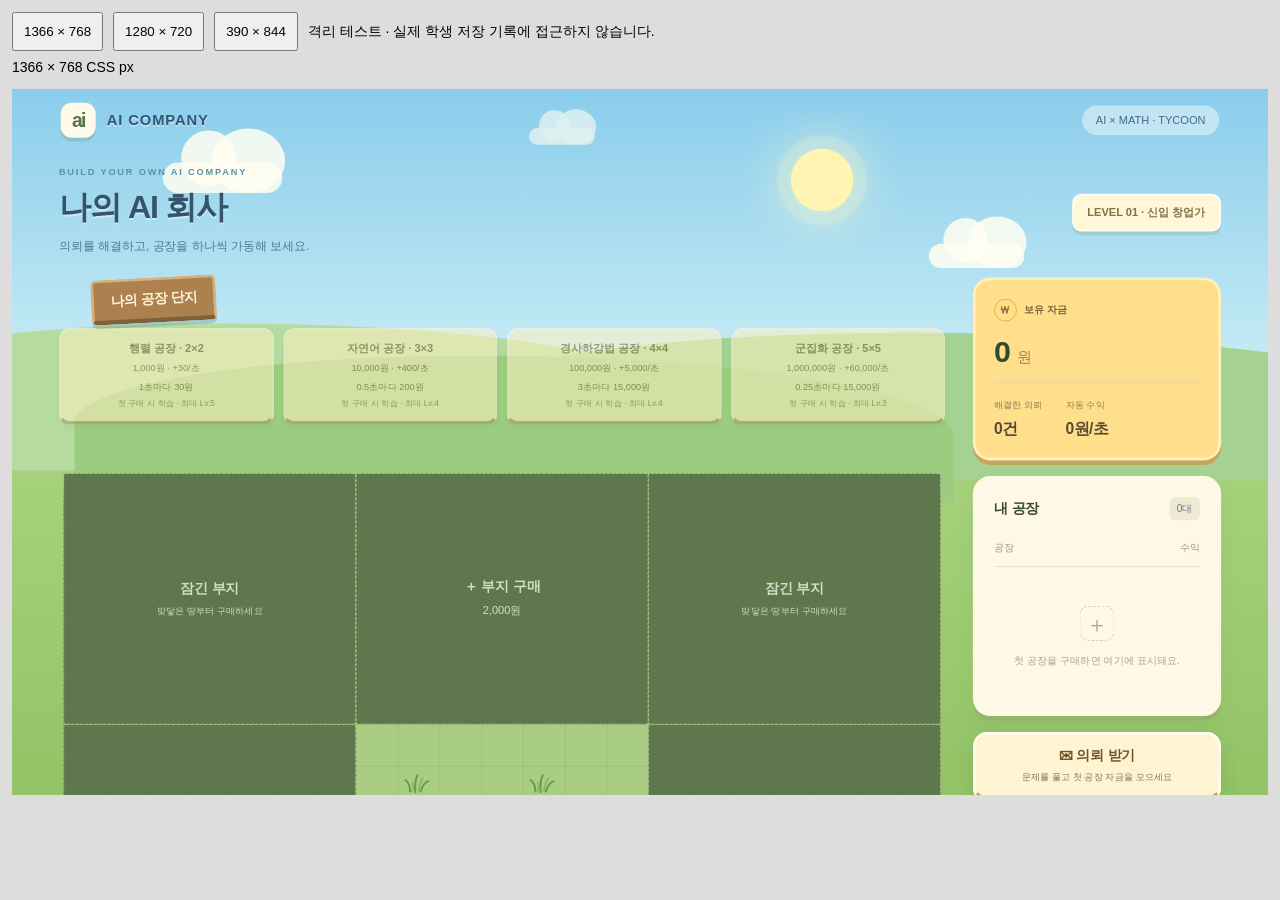
==== tests/viewport.html @ edeefe29 "refactor: consolidate lesson styles and fit viewport without clipping" ====
<!doctype html>
<html lang="ko">
<head>
  <meta charset="utf-8">
  <meta name="viewport" content="width=device-width,initial-scale=1">
  <title>학습 화면 크기 검증</title>
  <style>
    body { margin: 12px; font: 14px sans-serif; background: #ddd; }
    nav { display: flex; gap: 10px; margin-bottom: 8px; align-items: center; }
    button { padding: 10px; }
    iframe { display: block; border: 0; transform-origin: top left; }
    #stage { overflow: hidden; }
    #errors { color: #a00; white-space: pre-wrap; }
  </style>
</head>
<body>
  <nav>
    <button data-size="1366,768">1366 × 768</button>
    <button data-size="1280,720">1280 × 720</button>
    <button data-size="390,844">390 × 844</button>
    <span>격리 테스트 · 실제 학생 저장 기록에 접근하지 않습니다.</span>
  </nav>
  <output id="size"></output>
  <pre id="errors" aria-live="polite"></pre>
  <div id="stage"><iframe id="game" title="검증용 게임"></iframe></div>
  <script>
    // Memory storage belongs only to this QA page; the game still uses its original keys/schema.
    const memory = new Map();
    const errors = document.getElementById('errors');
    window.qaStorage = {
      getItem: key => memory.get(key) ?? null,
      setItem: (key, value) => memory.set(key, String(value)),
      removeItem: key => memory.delete(key)
    };
    window.qaError = message => { errors.textContent += message + '\n'; };
    const frame = document.getElementById('game');
    function resize(width, height) {
      frame.style.width = width + 'px';
      frame.style.height = height + 'px';
      const scale = Math.min(1, (innerWidth - 24) / width, (innerHeight - 100) / height);
      frame.style.transform = `scale(${scale})`;
      document.getElementById('stage').style.height = height * scale + 'px';
      document.getElementById('size').textContent = `${width} × ${height} CSS px`;
    }
    document.querySelectorAll('[data-size]').forEach(button => {
      button.onclick = () => resize(...button.dataset.size.split(',').map(Number));
    });
    fetch('../index.html').then(response => response.text()).then(html => {
      const base = new URL('../', location.href).href;
      const setup = `<base href="${base}"><script>
        Object.defineProperty(window, 'localStorage', { value: parent.qaStorage });
        addEventListener('error', event => parent.qaError(event.message || 'Resource error: ' + event.target.src), true);
        addEventListener('unhandledrejection', event => parent.qaError(String(event.reason)));
      <\/script>`;
      frame.srcdoc = html.replace('<head>', '<head>' + setup);
      resize(1366, 768);
    }).catch(error => window.qaError(String(error)));
  </script>
</body>
</html>
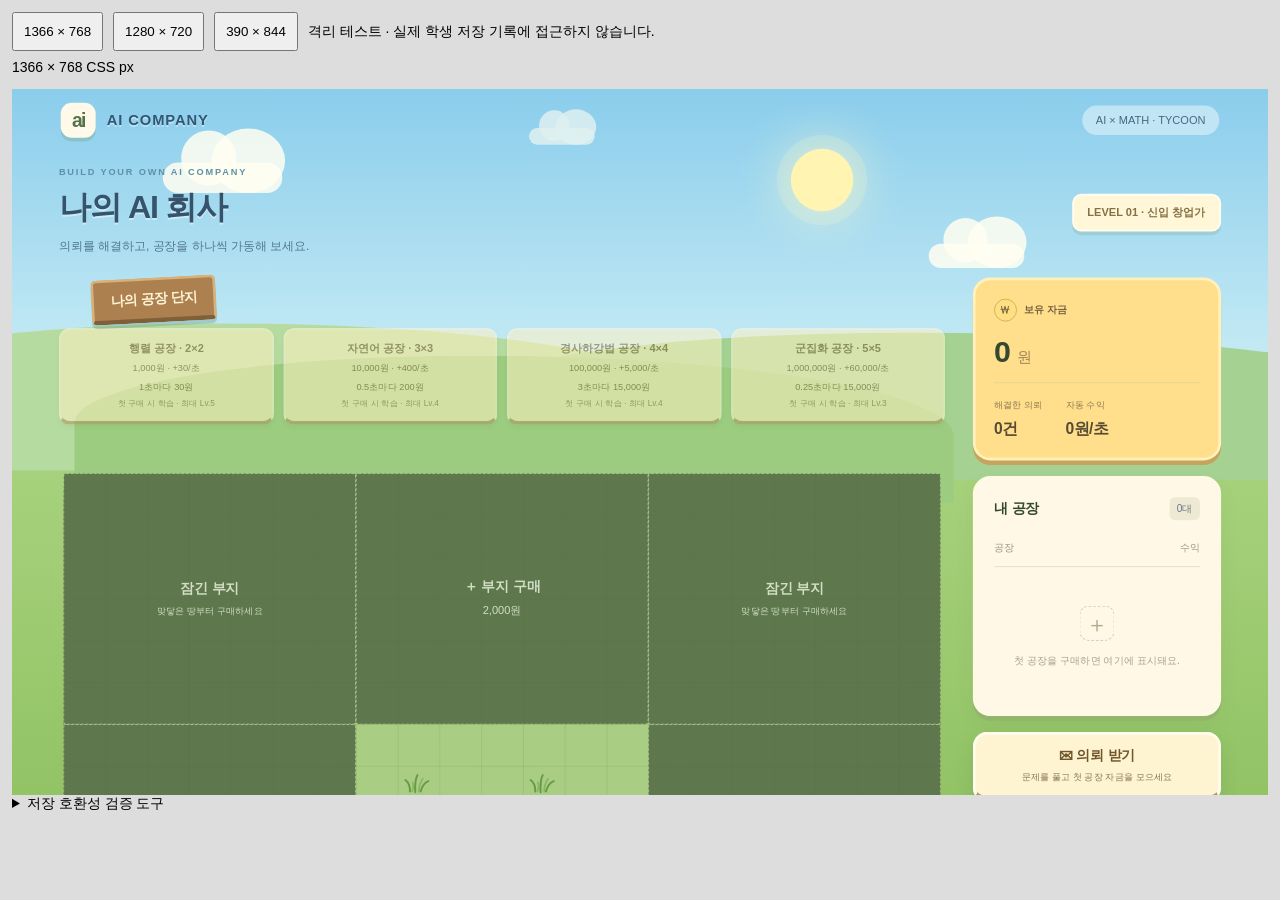
==== commit dcff952f: "fix: keep painting feedback within compact lesson layout" ====
--- a/tests/viewport.html
+++ b/tests/viewport.html
@@ -23,6 +23,12 @@
   <output id="size"></output>
   <pre id="errors" aria-live="polite"></pre>
   <div id="stage"><iframe id="game" title="검증용 게임"></iframe></div>
+  <details><summary>저장 호환성 검증 도구</summary>
+    <button id="seedLegacy">예전 Lv.2 기록 넣고 새로 열기</button>
+    <button id="reloadGame">게임만 다시 열기</button>
+    <button id="auditStorage">격리 저장 기록 확인</button>
+    <pre id="storageAudit"></pre>
+  </details>
   <script>
     // Memory storage belongs only to this QA page; the game still uses its original keys/schema.
     const memory = new Map();
@@ -45,6 +51,15 @@
     document.querySelectorAll('[data-size]').forEach(button => {
       button.onclick = () => resize(...button.dataset.size.split(',').map(Number));
     });
+    let gameHTML = '';
+    document.getElementById('reloadGame').onclick = () => { frame.srcdoc = gameHTML; };
+    document.getElementById('seedLegacy').onclick = () => {
+      memory.set('ai-matrix-lab-v1-test-2', JSON.stringify({ pixels: [0,1,0,1,1,1,0,1,0], pixelEdit: true, numberEdit: true, legacyMarker: 'preserve-me' }));
+      frame.srcdoc = gameHTML;
+    };
+    document.getElementById('auditStorage').onclick = () => {
+      document.getElementById('storageAudit').textContent = JSON.stringify(Object.fromEntries([...memory].map(([key, value]) => [key, JSON.parse(value)])), null, 2);
+    };
     fetch('../index.html').then(response => response.text()).then(html => {
       const base = new URL('../', location.href).href;
       const setup = `<base href="${base}"><script>
@@ -52,7 +67,8 @@
         addEventListener('error', event => parent.qaError(event.message || 'Resource error: ' + event.target.src), true);
         addEventListener('unhandledrejection', event => parent.qaError(String(event.reason)));
       <\/script>`;
-      frame.srcdoc = html.replace('<head>', '<head>' + setup);
+      gameHTML = html.replace('<head>', '<head>' + setup);
+      frame.srcdoc = gameHTML;
       resize(1366, 768);
     }).catch(error => window.qaError(String(error)));
   </script>
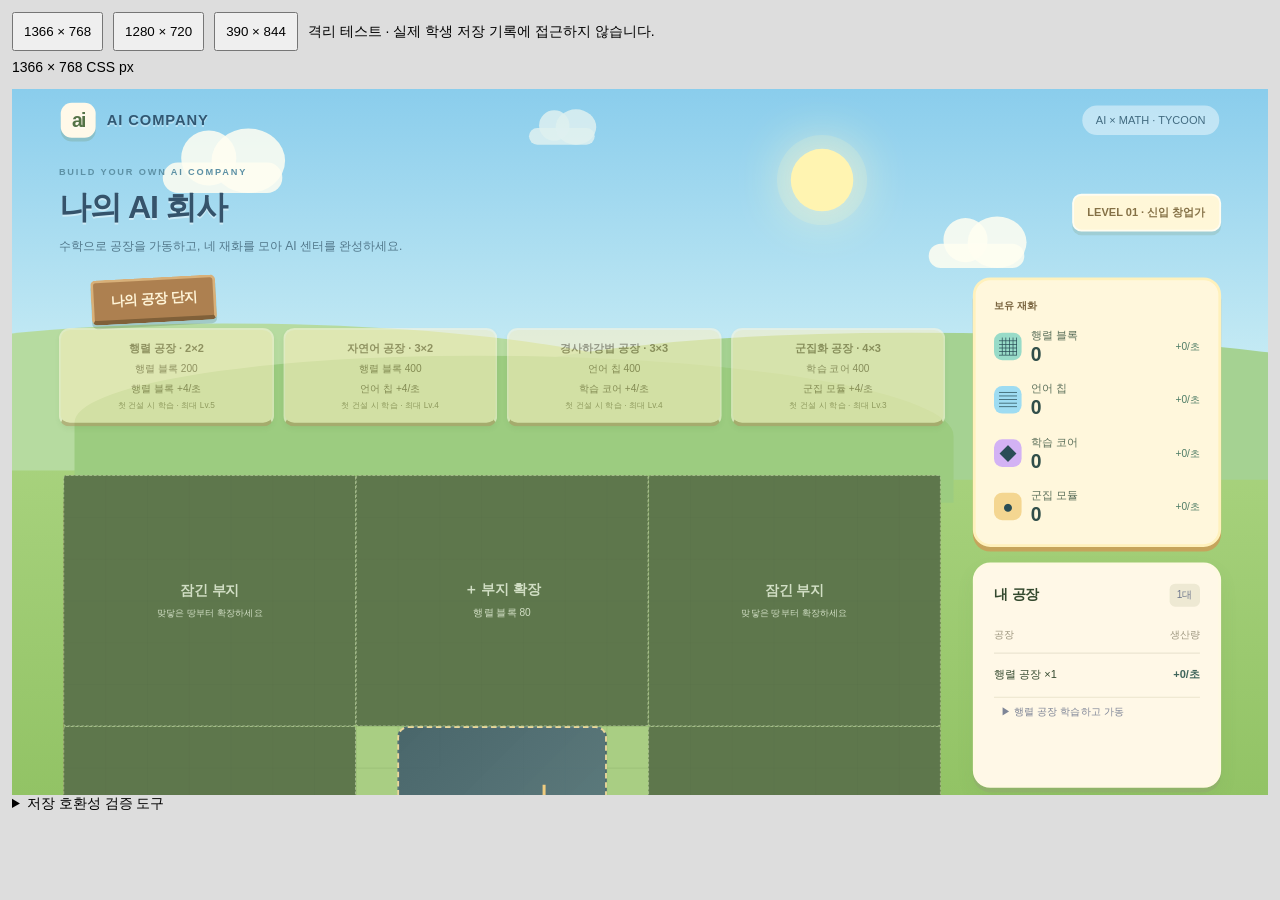
==== commit 10a90183: "test: cover RGB batch math and resource-based level five research" ====
--- a/tests/viewport.html
+++ b/tests/viewport.html
@@ -25,6 +25,12 @@
   <div id="stage"><iframe id="game" title="검증용 게임"></iframe></div>
   <details><summary>저장 호환성 검증 도구</summary>
     <button id="seedLegacy">예전 Lv.2 기록 넣고 새로 열기</button>
+    <button id="seedLegacy3">예전 Lv.3 기록 넣고 새로 열기</button>
+    <button id="seedResearch3">Lv.3 연구용 공장 준비</button>
+    <button id="seedLegacy4">예전 Lv.4 기록 넣고 새로 열기</button>
+    <button id="seedResearch4">Lv.4 연구용 공장 준비</button>
+    <button id="seedLegacy5">예전 Lv.5 기록 넣고 새로 열기</button>
+    <button id="seedResearch5">Lv.5 자원 연구용 공장 준비</button>
     <button id="reloadGame">게임만 다시 열기</button>
     <button id="auditStorage">격리 저장 기록 확인</button>
     <pre id="storageAudit"></pre>
@@ -57,6 +63,51 @@
       memory.set('ai-matrix-lab-v1-test-2', JSON.stringify({ pixels: [0,1,0,1,1,1,0,1,0], pixelEdit: true, numberEdit: true, legacyMarker: 'preserve-me' }));
       frame.srcdoc = gameHTML;
     };
+    document.getElementById('seedLegacy3').onclick = () => {
+      memory.set('ai-matrix-lab-v1-test-3', JSON.stringify({ amount: 200, mode: 'add', seenAdd: true, seenMultiply: true, clipped: true, legacyMarker: 'preserve-me' }));
+      frame.srcdoc = gameHTML;
+    };
+    document.getElementById('seedResearch3').onclick = () => {
+      memory.set('ai-company-math-v1', JSON.stringify({
+        balance: 1000000, solved: 0, level: 1, history: [], factories: { matrix: 'active' },
+        instances: [{ uid: 'qa-matrix', type: 'matrix', status: 'active', cell: 154, level: 2, invested: 41000 }],
+        testCreditGranted: true, mapVersion: 2, gridCols: 21, land: [4],
+        unlocked: ['matrix'], upgradeResearch: ['matrix:2']
+      }));
+      frame.srcdoc = gameHTML;
+    };
+    document.getElementById('seedLegacy4').onclick = () => {
+      memory.set('ai-matrix-lab-v1-test-4', JSON.stringify({ weights: [2,-1,2,-1], sample: 1, checked: [true,true], imageLessonV4: { step: 4, choice: 'left', revealed: true }, sorterLessonV1: { step: 4, choice: 'weights', named: true }, legacyMarker: 'preserve-me' }));
+      frame.srcdoc = gameHTML;
+    };
+    document.getElementById('seedResearch4').onclick = () => {
+      memory.set('ai-company-math-v1', JSON.stringify({
+        balance: 10000000, solved: 0, level: 1, history: [], factories: { matrix: 'active' },
+        instances: [{ uid: 'qa-matrix', type: 'matrix', status: 'active', cell: 154, level: 3, invested: 341000 }],
+        testCreditGranted: true, mapVersion: 2, gridCols: 21, land: [4],
+        unlocked: ['matrix'], upgradeResearch: ['matrix:2', 'matrix:3']
+      }));
+      frame.srcdoc = gameHTML;
+    };
+    document.getElementById('seedLegacy5').onclick = () => {
+      memory.set('ai-matrix-lab-v1-test-5', JSON.stringify({
+        order: [0, 1, 2], focusRow: 2, focusCol: 1, matched: [0, 1, 2], ran: true,
+        legacyMarker: 'preserve-me'
+      }));
+      frame.srcdoc = gameHTML;
+    };
+    document.getElementById('seedResearch5').onclick = () => {
+      memory.set('ai-company-math-v1', JSON.stringify({
+        balance: 0, solved: 0, level: 1, history: [], factories: { matrix: 'active' },
+        instances: [{ uid: 'qa-matrix', type: 'matrix', status: 'active', cell: 219, level: 4,
+          spent: { matrix: 84200, language: 0, gradient: 0, cluster: 0 } }],
+        economyVersion: 1, resources: { matrix: 2000000, language: 123, gradient: 456, cluster: 789 },
+        centerPaid: { matrix: 0, language: 0, gradient: 0, cluster: 0 },
+        testCreditGranted: true, mapVersion: 3, gridCols: 21, land: [4],
+        unlocked: ['matrix'], upgradeResearch: ['matrix:2', 'matrix:3', 'matrix:4']
+      }));
+      frame.srcdoc = gameHTML;
+    };
     document.getElementById('auditStorage').onclick = () => {
       document.getElementById('storageAudit').textContent = JSON.stringify(Object.fromEntries([...memory].map(([key, value]) => [key, JSON.parse(value)])), null, 2);
     };
